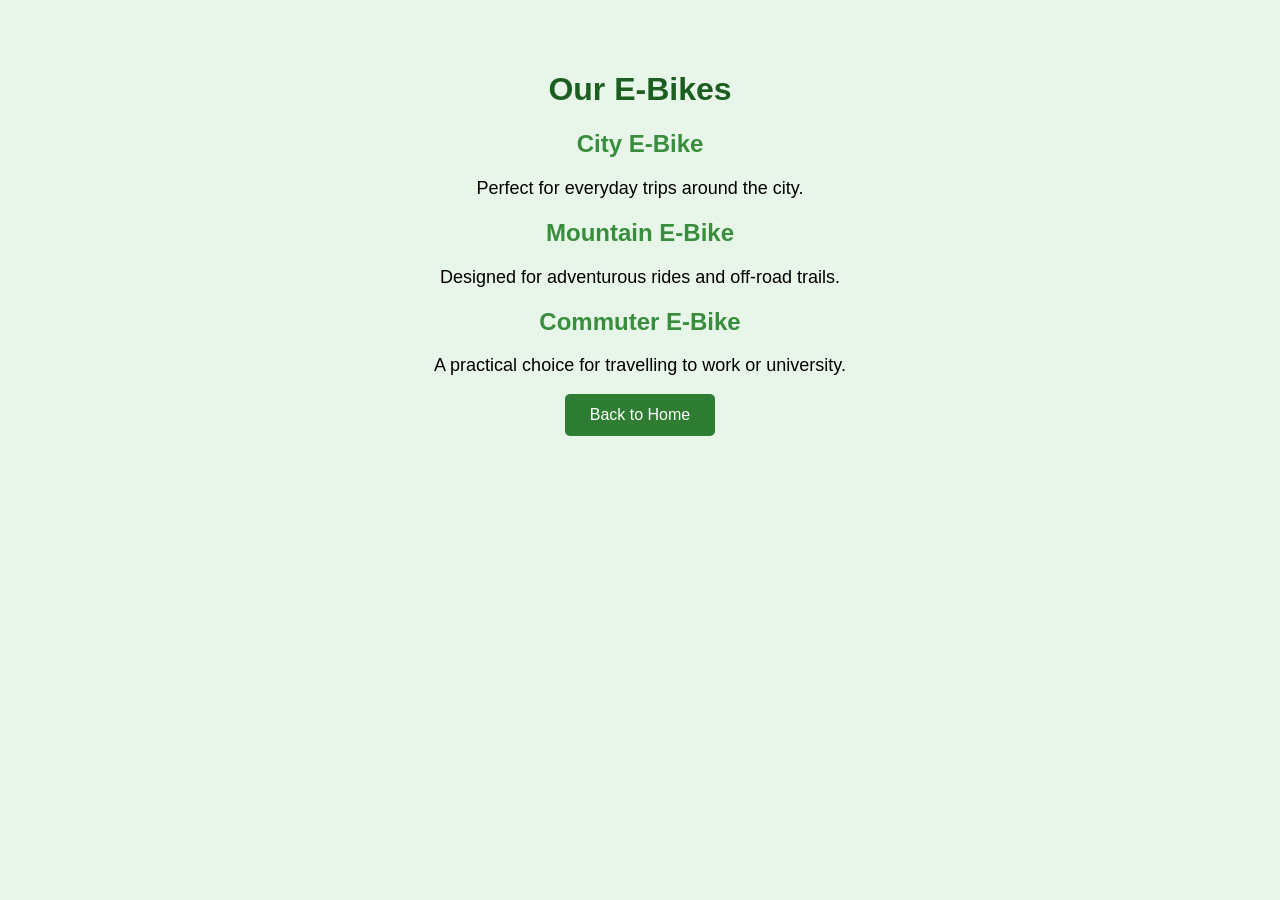
==== Ebike.html @ 8a7920b0 "ebike initial upload" ====
<!DOCTYPE html>
<html lang="en">

<head>
    <meta charset="UTF-8">
    <title>Our E-Bikes</title>

    <link rel="stylesheet" href="style.css">
</head>

<body>

    <h1>Our E-Bikes</h1>

    <h2>City E-Bike</h2>
    <p>Perfect for everyday trips around the city.</p>

    <h2>Mountain E-Bike</h2>
    <p>Designed for adventurous rides and off-road trails.</p>

    <h2>Commuter E-Bike</h2>
    <p>A practical choice for travelling to work or university.</p>

    <!-- This tells JavaScript about the current webpage address (URL). -->
    <button onclick="window.location.href='index.html'">
        Back to Home
    </button>

</body>
</html>
---- style.css ----
body {
    font-family: Arial, sans-serif;
    text-align: center;
    background-color: #e8f5e9;
    margin: 0;
    padding: 50px;
}

h1 {
    color: #1b5e20;
}

h2 {
    color: #388e3c;
}

p {
    font-size: 18px;
}

button {
    background-color: #2e7d32;
    color: white;
    border: none;
    padding: 12px 25px;
    font-size: 16px;
    border-radius: 5px;
    cursor: pointer;
}

button:hover {
    background-color: #1b5e20;
}
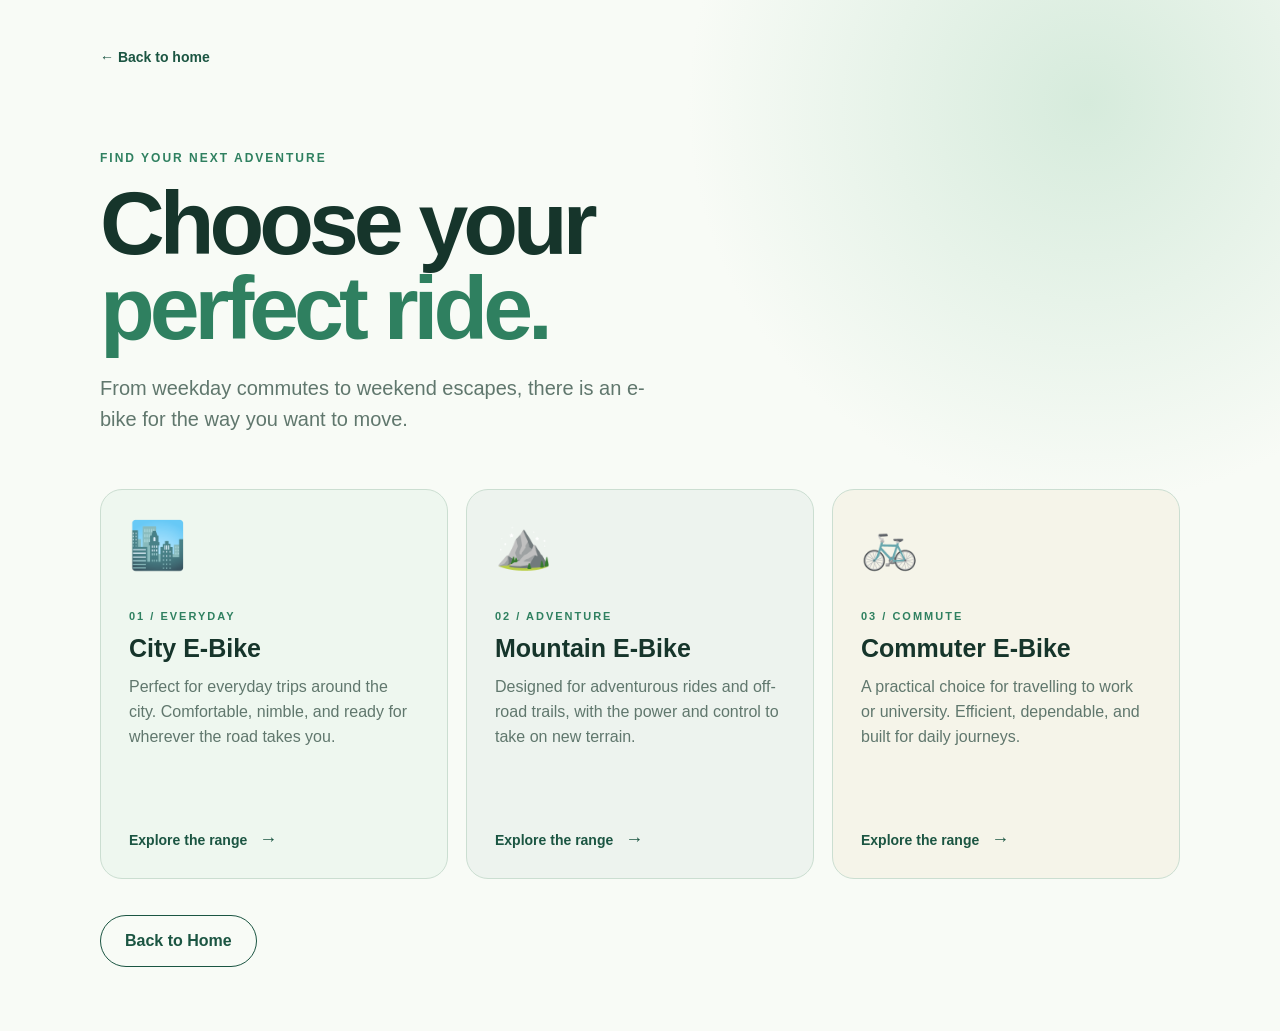
==== commit 991abec2: "Update" ====
--- a/Ebike.html
+++ b/Ebike.html
@@ -3,28 +3,27 @@
 
 <head>
     <meta charset="UTF-8">
-    <title>Our E-Bikes</title>
+    <meta name="viewport" content="width=device-width, initial-scale=1.0">
+    <meta name="description" content="Browse City, Mountain, and Commuter E-Bikes.">
+    <title>Our E-Bikes | E-Bike Shop</title>
 
     <link rel="stylesheet" href="style.css">
 </head>
 
 <body>
 
-    <h1>Our E-Bikes</h1>
-
-    <h2>City E-Bike</h2>
-    <p>Perfect for everyday trips around the city.</p>
-
-    <h2>Mountain E-Bike</h2>
-    <p>Designed for adventurous rides and off-road trails.</p>
-
-    <h2>Commuter E-Bike</h2>
-    <p>A practical choice for travelling to work or university.</p>
-
-    <!-- This tells JavaScript about the current webpage address (URL). -->
-    <button onclick="window.location.href='index.html'">
-        Back to Home
-    </button>
+    <main class="page-shell bikes-page">
+        <a class="text-link" href="index.html">← Back to home</a>
+        <p class="eyebrow">FIND YOUR NEXT ADVENTURE</p>
+        <h1>Choose your <span>perfect ride.</span></h1>
+        <p class="intro">From weekday commutes to weekend escapes, there is an e-bike for the way you want to move.</p>
+        <section class="bike-grid" aria-label="Available e-bikes">
+            <article class="bike-card city-card"><div class="bike-icon" aria-hidden="true">🏙️</div><p class="card-number">01 / EVERYDAY</p><h2>City E-Bike</h2><p>Perfect for everyday trips around the city. Comfortable, nimble, and ready for wherever the road takes you.</p><a class="card-link" href="index.html">Explore the range <span aria-hidden="true">→</span></a></article>
+            <article class="bike-card mountain-card"><div class="bike-icon" aria-hidden="true">⛰️</div><p class="card-number">02 / ADVENTURE</p><h2>Mountain E-Bike</h2><p>Designed for adventurous rides and off-road trails, with the power and control to take on new terrain.</p><a class="card-link" href="index.html">Explore the range <span aria-hidden="true">→</span></a></article>
+            <article class="bike-card commuter-card"><div class="bike-icon" aria-hidden="true">🚲</div><p class="card-number">03 / COMMUTE</p><h2>Commuter E-Bike</h2><p>A practical choice for travelling to work or university. Efficient, dependable, and built for daily journeys.</p><a class="card-link" href="index.html">Explore the range <span aria-hidden="true">→</span></a></article>
+        </section>
+        <button id="homeButton" class="button secondary-button">Back to Home</button>
+    </main>
 
 </body>
-</html>+</html>
--- a/style.css
+++ b/style.css
@@ -1,33 +1 @@
-body {
-    font-family: Arial, sans-serif;
-    text-align: center;
-    background-color: #e8f5e9;
-    margin: 0;
-    padding: 50px;
-}
-
-h1 {
-    color: #1b5e20;
-}
-
-h2 {
-    color: #388e3c;
-}
-
-p {
-    font-size: 18px;
-}
-
-button {
-    background-color: #2e7d32;
-    color: white;
-    border: none;
-    padding: 12px 25px;
-    font-size: 16px;
-    border-radius: 5px;
-    cursor: pointer;
-}
-
-button:hover {
-    background-color: #1b5e20;
-}+:root{--ink:#16352b;--muted:#60776d;--green:#2f8060;--dark:#1b5542;--mint:#e5f1e9;--cream:#f8fbf6;--line:#cbded1}*{box-sizing:border-box}body{margin:0;min-height:100vh;color:var(--ink);background:radial-gradient(circle at 85% 10%,#d6ebdc 0,transparent 28%),var(--cream);font-family:Arial,Helvetica,sans-serif}.page-shell{width:min(1080px,calc(100% - 48px));margin:0 auto}.hero{min-height:100vh;padding:72px 0 48px;display:flex;flex-direction:column;justify-content:center;align-items:flex-start}.brand-mark{display:grid;place-items:center;width:54px;height:54px;margin-bottom:48px;border-radius:16px;color:#fff;background:var(--dark);font-size:25px;box-shadow:0 12px 28px #1b554233}.eyebrow,.card-number{margin:0 0 16px;color:var(--green);font-size:12px;font-weight:700;letter-spacing:2px}h1,h2,p{margin-top:0}h1{max-width:760px;margin-bottom:22px;font-size:clamp(3.2rem,8vw,6.8rem);line-height:.95;letter-spacing:-5px}h1 span{color:var(--green)}.intro{max-width:550px;margin-bottom:26px;color:var(--muted);font-size:20px;line-height:1.55}.hero h2{margin-bottom:32px;font-size:clamp(1.2rem,2vw,1.5rem);font-weight:400;color:var(--dark)}.button{border:0;border-radius:999px;padding:16px 24px;color:#fff;background:var(--dark);font:inherit;font-weight:700;cursor:pointer;transition:transform .2s ease,background .2s ease,box-shadow .2s ease}.button span{margin-left:14px;font-size:20px}.button:hover,.button:focus-visible{background:var(--green);transform:translateY(-3px);box-shadow:0 10px 20px #2f806044}.button:focus-visible,a:focus-visible{outline:3px solid #9bd3ae;outline-offset:4px}.feature-row{display:flex;gap:36px;margin-top:90px;padding-top:18px;border-top:1px solid var(--line)}.feature-row div{display:flex;flex-direction:column;gap:6px;min-width:130px}.feature-row strong{color:var(--green);font-size:12px;letter-spacing:1px}.feature-row span{color:var(--muted);font-size:13px}.bikes-page{padding:48px 0 64px}.text-link,.card-link{color:var(--dark);font-weight:700;text-decoration:none}.text-link{display:inline-block;margin-bottom:86px;font-size:14px}.text-link:hover,.card-link:hover{color:var(--green)}.bikes-page h1{max-width:680px;font-size:clamp(3rem,7vw,6rem)}.bikes-page .intro{margin-bottom:54px}.bike-grid{display:grid;grid-template-columns:repeat(3,1fr);gap:18px}.bike-card{min-height:390px;padding:28px;border:1px solid var(--line);border-radius:22px;background:#fff;display:flex;flex-direction:column;transition:transform .2s ease,box-shadow .2s ease}.bike-card:hover{transform:translateY(-6px);box-shadow:0 18px 35px #214b3620}.city-card{background:#eef7ef}.mountain-card{background:#edf3ee}.commuter-card{background:#f5f4e9}.bike-icon{font-size:46px;margin-bottom:38px}.card-number{margin-bottom:12px;font-size:11px}.bike-card h2{margin-bottom:12px;font-size:25px}.bike-card p:not(.card-number){color:var(--muted);line-height:1.55}.card-link{margin-top:auto;padding-top:22px;font-size:14px}.card-link span{margin-left:8px;font-size:18px}.secondary-button{margin-top:36px;background:transparent;color:var(--dark);border:1px solid var(--dark)}.secondary-button:hover,.secondary-button:focus-visible{color:#fff}@media(max-width:760px){.page-shell{width:min(100% - 32px,560px)}.hero{padding-top:40px}.brand-mark{margin-bottom:34px}h1{letter-spacing:-3px}.feature-row{gap:16px;margin-top:64px}.feature-row div{min-width:0}.bike-grid{grid-template-columns:1fr}.text-link{margin-bottom:56px}}
